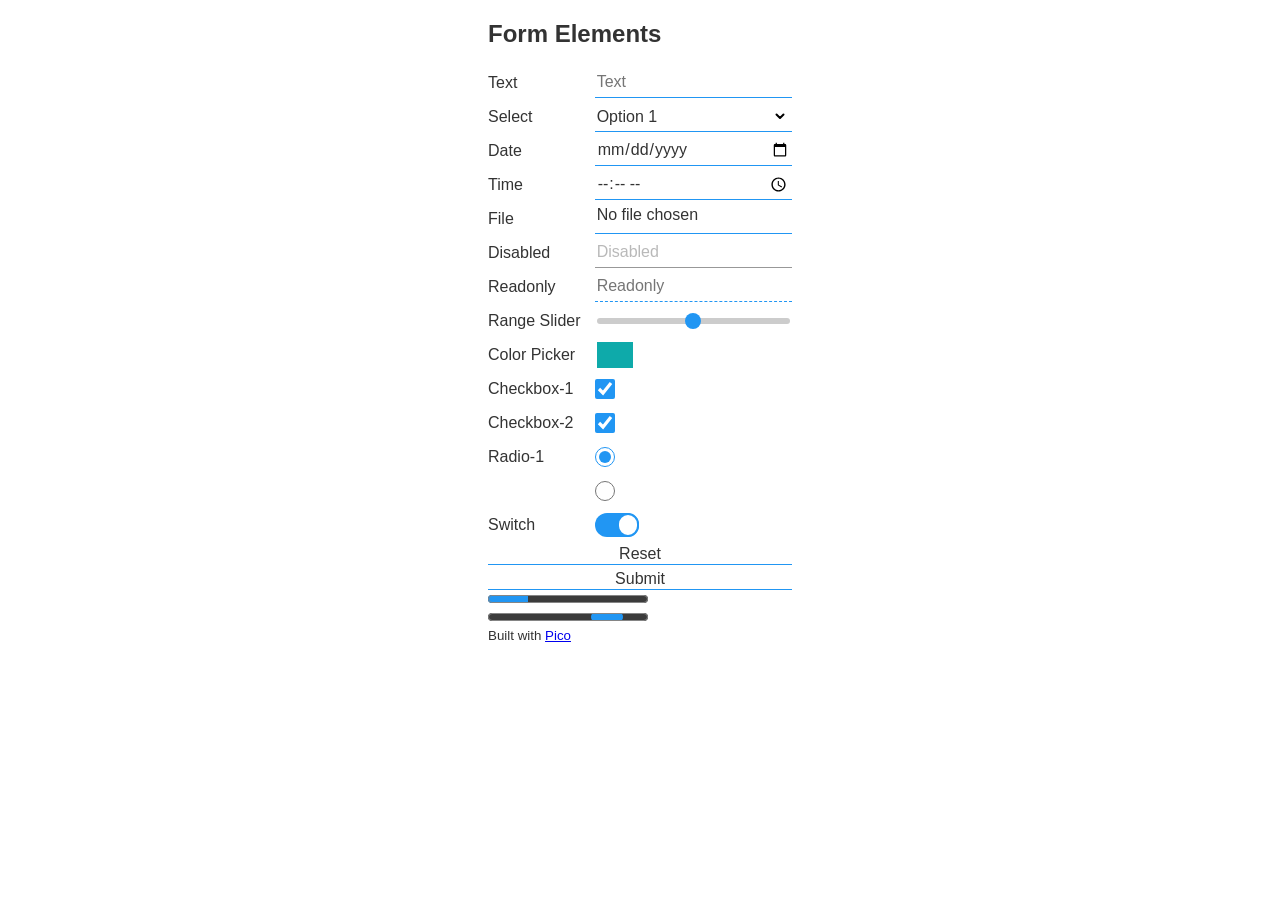
==== index.html @ a9caf3d1 "fix most issue." ====
<!DOCTYPE html>
<html lang="en">

<head>
  <meta charset="utf-8">
  <meta name="viewport" content="width=device-width, initial-scale=1">
  <title>Materia</title>
  <link rel="stylesheet" href="materia.css">
</head>

<body>
  <main>
    <h2>Form Elements</h2>
    <form>
      <label>Text<input type="text" id="text" placeholder="Text"></label>
      <label>Select <select id="select" required><option value="" selected>Option 1</option><option>Option 2</option></select></label>
      <label>Date<input type="date" id="date"></label>
      <label>Time<input type="time" id="time"></label>
      <label>File<input type="file" id="file"></label>
      <label>Disabled<input type="text" id="disabled" placeholder="Disabled" disabled></label>
      <label>Readonly<input type="text" id="readonly" placeholder="Readonly" readonly></label>
      <label>Range Slider<input type="range" min="0" max="100" value="50" id="range"></label>
      <label>Color Picker<input type="color" id="color" value="#0eaaaa"></label>
      <label>Checkbox-1<input type="checkbox" id="checkbox-1" checked> </label>
      <label>Checkbox-2<input type="checkbox" id="checkbox-2" checked> </label>
      <label>Radio-1<input type="radio" name="radio" value="radio-1" checked> </label>
      <label><input type="radio" name="radio" value="radio-2"> </label>
      <label>Switch<input type="checkbox" id="switch-1" role="switch" checked></label>
      <input type="reset" value="Reset" onclick="event.preventDefault()">
      <input type="submit" value="Submit" onclick="event.preventDefault()">
    </form>
    <progress id="progress-1" value="25" max="100"></progress>
    <progress id="progress-2"></progress>
  </main>

  <footer>
    <small>Built with <a href="https://picocss.com">Pico</a></small>
  </footer>
</body>

</html>
---- materia.css ----
:root {
    --mc: #2196F3;
    accent-color: var(--mc);
}

body {
    color: light-dark(#333, #c2c7d0);
    font-family: Arial, sans-serif;
}

body > header,
body > main,
body > footer {
    max-width: 320px;
    margin: 0 auto;
    padding: 0 8px;
    box-sizing: border-box;
}

input,
select,
textarea,
button {
    font-family: inherit;
}

input,
select,
textarea {
    font-size: 1rem;
    color: inherit;
}

form {
    display: grid;
    grid-template-columns: minmax(0, 1fr) minmax(0, 2fr);
    column-gap: 8px;
    row-gap: 4px;
    align-items: center;
}

form > label {
    grid-column: 1 / -1;
    display: grid;
    grid-template-columns: minmax(0, 1fr) minmax(0, 2fr);
    align-items: center;
    column-gap: 8px;
    min-height: 30px;
}

form > label > input,
form > label > select {
    grid-column: 2;
    min-width: 0;
    height: 30px;
    margin: 0;
    padding: 2px;
    box-sizing: border-box;
    vertical-align: middle;
}

form > label > input[type="checkbox"],
form > label > input[type="radio"] {
    justify-self: start;
    align-self: center;
    width: 20px;
    height: 20px;
    padding: 0;
}

form > label > input[type="color"] {
    justify-self: start;
}

form > p,
form > input[type="submit"],
form > input[type="reset"],
form > progress {
    grid-column: 1 / -1;
}

div {
    align-items: center;
    margin: 2px 0;
    z-index: 1;
}

input:not([type="checkbox"], [type="radio"]) {
    width: 100%;
    border: none;
    border-bottom: 1px solid var(--mc);
    background-color: transparent;
    outline: none;
}

textarea {
    background-color: transparent;
}

input[readonly]:not([type="checkbox"], [type="radio"]),
textarea[readonly] {
    color: inherit;
    border-bottom-style: dashed;
}

input:disabled {
    border-bottom-color: currentColor;
}

input:disabled,
select:disabled,
textarea:disabled {
    opacity: 0.5;
}

input[type="color"] {
    width: 40px;
    border: 0;
    background: none;
    appearance: none;
    -webkit-appearance: none;
}

input[type="color"]::-webkit-color-swatch-wrapper {
    padding: 0;
}

input[type="color"]::-webkit-color-swatch {
    border: 0;
    border-radius: 0;
}

input[type="color"]:focus-visible {
    outline: 2px solid var(--mc);
    outline-offset: 2px;
}

input[type="range"] {
    appearance: none;
    -webkit-appearance: none;
    width: 100%;
    border: 0;
    background: none;
}

input[type="range"]::-webkit-slider-runnable-track {
    height: 6px;
    border-radius: 3px;
    background: #ccc;
}

input[type="range"]::-webkit-slider-thumb {
    appearance: none;
    -webkit-appearance: none;
    width: 16px;
    height: 16px;
    margin-block-start: -5px;
    border-radius: 50%;
    background: var(--mc);
}

input[type="file"]::file-selector-button {
    display: none;
}

input[type="file"]::-webkit-file-upload-button {
    display: none;
}

select:not([multiple], [size]) {
    width: 100%;
    padding-inline-end: 22px;
    border: 0;
    border-bottom: 1px solid var(--mc);
    outline: none;
    background-color: transparent;
    background-image: url("data:image/svg+xml,%3Csvg xmlns='http://www.w3.org/2000/svg' viewBox='0 0 12 12' fill='none' stroke='%23000' stroke-width='2' stroke-linecap='round' stroke-linejoin='round'%3E%3Cpath d='M2.5 4.5 6 8l3.5-3.5'/%3E%3C/svg%3E");
    background-position: right 6px center;
    background-size: 12px 12px;
    background-repeat: no-repeat;
    appearance: none;
    -webkit-appearance: none;
}

button {
    border: 0;
    background: var(--mc);
    color: #fff;
    line-height: 2.4rem;
    font-size: 1.2rem;
    width: 100%;
    margin: 4px 0;
}

input[type="checkbox"][role="switch"] {
    appearance: none;
    -webkit-appearance: none;
    position: relative;
    display: inline-block;
    vertical-align: middle;
    flex: none;
    width: 44px;
    height: 24px;
    margin: 0;
    padding: 0;
    border: 0;
    border-radius: 50px;
    background: #ccc;
    cursor: pointer;
    align-self: center;
}

input[type="checkbox"][role="switch"]:checked {
    background: var(--mc);
}

input[type="checkbox"][role="switch"]::before {
    content: "";
    position: absolute;
    inset: 0 50% 0 0;
    box-sizing: border-box;
    background: #fff;
    border: 2px solid #ccc;
    border-radius: 50px;
}

input[type="checkbox"][role="switch"]:checked::before {
    transform: translateX(100%);
    border-color: var(--mc);
}

input[type="checkbox"][role="switch"]:focus-visible {
    outline: 2px solid var(--mc);
    outline-offset: 2px;
}

[role="group"]:has(> label > input[type="checkbox"]) {
    display: grid;
    grid-auto-flow: column;
    grid-auto-columns: 1fr;
    align-items: stretch;
    gap: 0;
    inline-size: 100%;
    height: 30px;
    margin: 0;
    border-radius: 50px;
    overflow: hidden;
    background: #ccc;
    vertical-align: middle;
}

[role="group"]:has(> label > input[type="checkbox"]) > label {
    position: relative;
    display: flex;
    align-items: center;
    justify-content: center;
    min-inline-size: 0;
    margin: 0;
    padding: 0 4px;
    font-size: 13px;
    line-height: 1;
    color: #555;
    white-space: nowrap;
    overflow: hidden;
    text-overflow: ellipsis;
    cursor: pointer;
}

[role="group"]:has(> label > input[type="checkbox"]) > label > input {
    display: none;
}

[role="group"]:has(> label > input[type="checkbox"]) > label:not(:last-child)::after {
    content: "";
    position: absolute;
    right: 0;
    top: 0;
    bottom: 0;
    width: 1px;
    background: rgba(255, 255, 255, 0.5);
    pointer-events: none;
}

[role="group"]:has(> label > input[type="checkbox"]) > label:has(> input:checked):not(:has(+ label > input:checked))::after {
    display: none;
}

[role="group"]:has(> label > input[type="checkbox"]) > label:has(+ label > input:checked):not(:has(> input:checked))::after {
    display: none;
}

[role="group"]:has(> label > input[type="checkbox"]) > label:has(> input:checked) {
    background: var(--mc);
    color: #fff;
}
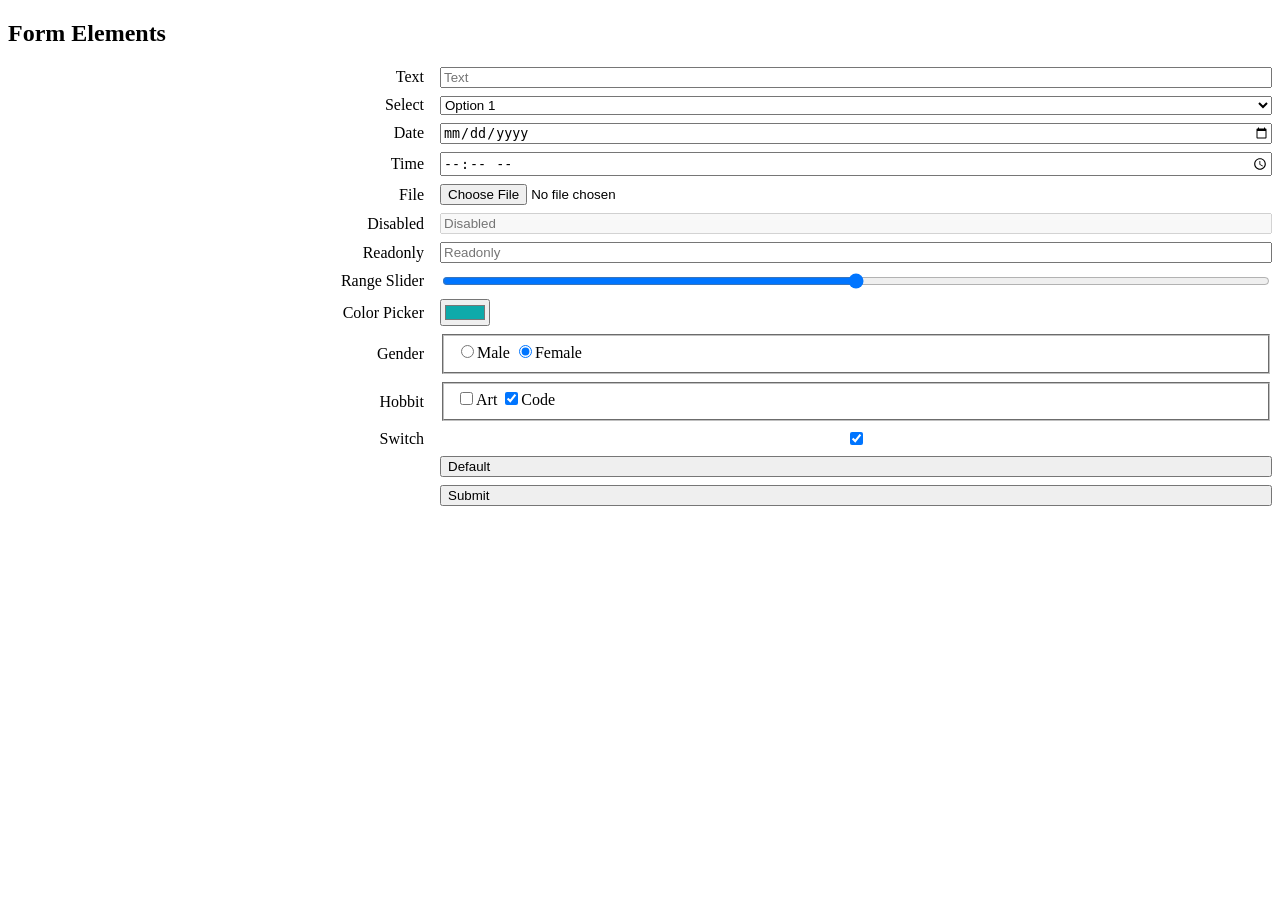
==== commit 1557e3ec: "init version" ====
--- a/index.html
+++ b/index.html
@@ -1,41 +1,80 @@
 <!DOCTYPE html>
 <html lang="en">
-
 <head>
   <meta charset="utf-8">
   <meta name="viewport" content="width=device-width, initial-scale=1">
   <title>Materia</title>
-  <link rel="stylesheet" href="materia.css">
+  <link rel="stylesheet" href="capsule.css">
+
+  <style>
+    form {
+      display: grid;
+      grid-template-columns: 1fr 2fr;
+      column-gap: 16px;
+      row-gap: 8px;
+      align-items: center;
+    }
+
+    form > row {
+      display: contents;
+    }
+
+    form > row > label,
+    form > row > input,
+    form > row > select {
+      min-width: 0;
+      box-sizing: border-box;
+    }
+
+    form > row > label {
+      display: grid;
+      grid-auto-flow: column;
+      justify-content: end;
+      align-items: center;
+    }
+
+    form > row > input {
+      text-align: left;
+    }
+
+    form > row > input[type="color"] {
+      justify-self: start;
+    }
+
+
+  </style>
 </head>
-
 <body>
   <main>
     <h2>Form Elements</h2>
-    <form>
-      <label>Text<input type="text" id="text" placeholder="Text"></label>
-      <label>Select <select id="select" required><option value="" selected>Option 1</option><option>Option 2</option></select></label>
-      <label>Date<input type="date" id="date"></label>
-      <label>Time<input type="time" id="time"></label>
-      <label>File<input type="file" id="file"></label>
-      <label>Disabled<input type="text" id="disabled" placeholder="Disabled" disabled></label>
-      <label>Readonly<input type="text" id="readonly" placeholder="Readonly" readonly></label>
-      <label>Range Slider<input type="range" min="0" max="100" value="50" id="range"></label>
-      <label>Color Picker<input type="color" id="color" value="#0eaaaa"></label>
-      <label>Checkbox-1<input type="checkbox" id="checkbox-1" checked> </label>
-      <label>Checkbox-2<input type="checkbox" id="checkbox-2" checked> </label>
-      <label>Radio-1<input type="radio" name="radio" value="radio-1" checked> </label>
-      <label><input type="radio" name="radio" value="radio-2"> </label>
-      <label>Switch<input type="checkbox" id="switch-1" role="switch" checked></label>
-      <input type="reset" value="Reset" onclick="event.preventDefault()">
-      <input type="submit" value="Submit" onclick="event.preventDefault()">
+    <form class="pure-form pure-form-aligned">
+      <row><label>Text</label><input type="text" id="text" placeholder="Text"></row>
+      <row><label>Select</label><select id="select" required><option value="" selected>Option 1</option><option>Option 2</option></select></row>
+      <row><label>Date</label><input type="date" id="date"></row>
+      <row><label>Time</label><input type="time" id="time"></row>
+      <row><label>File</label><input type="file" id="file"></row>
+      <row><label>Disabled</label><input type="text" id="disabled" placeholder="Disabled" disabled></row>
+      <row><label>Readonly</label><input type="text" id="readonly" placeholder="Readonly" readonly></row>
+      <row><label>Range Slider</label><input type="range" min="0" max="100" value="50" id="range"></row>
+      <row><label>Color Picker</label><input type="color" id="color" value="#0eaaaa"></row>
+      <row>
+        <label>Gender</label>
+        <fieldset> 
+          <label><input type="radio" name="size" value="s">Male</label>
+          <label><input type="radio" name="size" value="m" checked>Female</label>
+        </fieldset>
+      </row>
+      <row>
+        <label>Hobbit</label>
+        <fieldset> 
+          <label><input type="checkbox" name="size" value="a">Art</label>
+          <label><input type="checkbox" name="size" value="c" checked>Code</label>
+        </fieldset>
+      </row>
+      <row><label>Switch</label><input type="checkbox" id="switch-1" role="switch" checked></row>
+      <row><label></label><input type="reset" value="Default"></row>
+      <row><label></label><input type="submit" value="Submit"></row>
     </form>
-    <progress id="progress-1" value="25" max="100"></progress>
-    <progress id="progress-2"></progress>
   </main>
-
-  <footer>
-    <small>Built with <a href="https://picocss.com">Pico</a></small>
-  </footer>
 </body>
-
 </html>
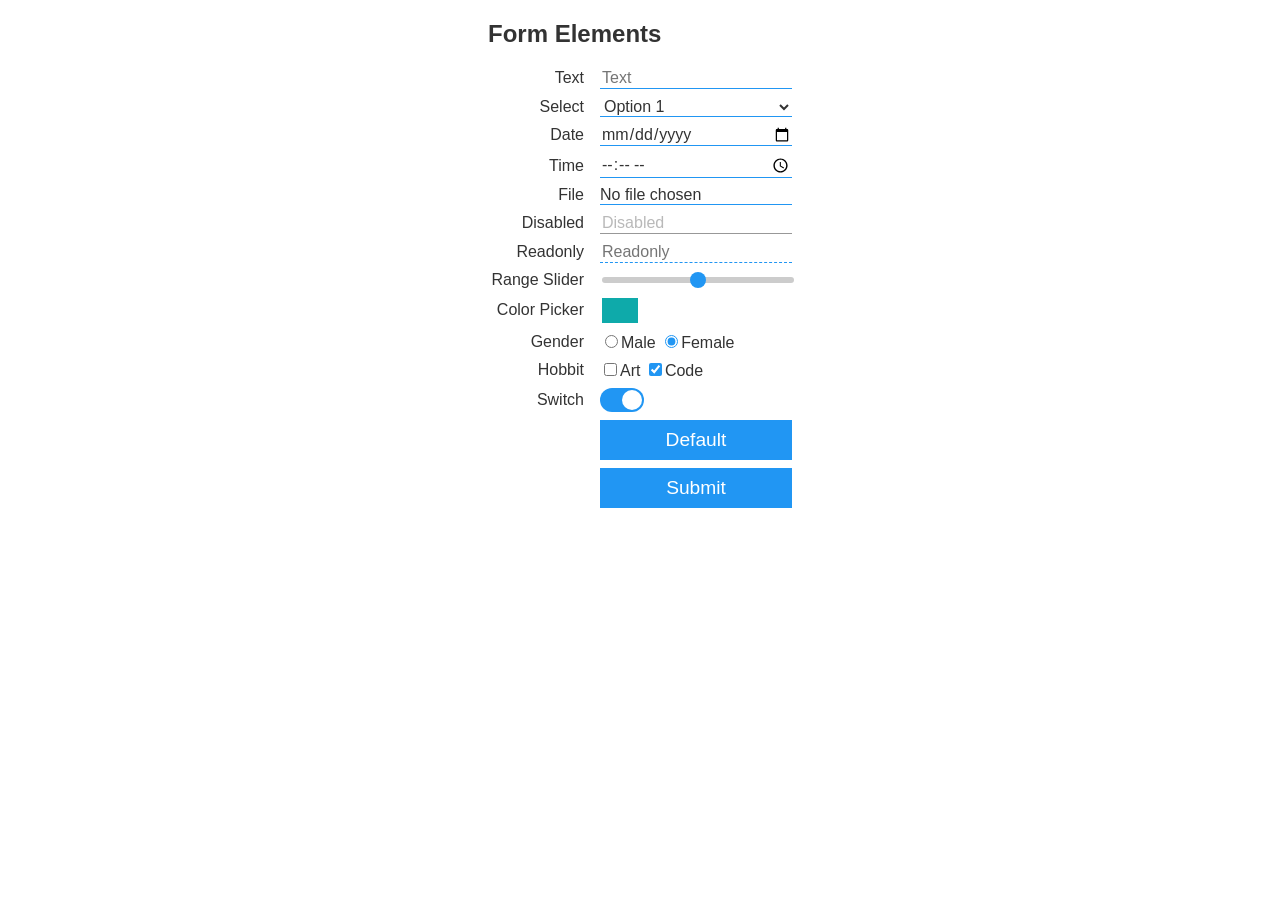
==== commit 71264e50: "minimized + button text centered" ====
--- a/index.html
+++ b/index.html
@@ -4,7 +4,7 @@
   <meta charset="utf-8">
   <meta name="viewport" content="width=device-width, initial-scale=1">
   <title>Materia</title>
-  <link rel="stylesheet" href="capsule.css">
+  <link rel="stylesheet" href="materia.css">
 
   <style>
     form {
--- a/materia.css
+++ b/materia.css
@@ -0,0 +1,120 @@
+:root {
+    --mc: #2196F3;
+    accent-color: var(--mc);
+}
+
+body {
+    color: light-dark(#333, #c2c7d0);
+    font-family: Arial, sans-serif;
+}
+
+body > :is(header, main, footer) {
+    max-width: 320px;
+    margin: 0 auto;
+    padding: 0 8px;
+    box-sizing: border-box;
+}
+
+input, select, textarea { font-family: inherit; font-size: 1rem; color: inherit; }
+button { font-family: inherit; }
+
+fieldset {
+    border: 0;
+    padding: 0;
+    margin: 0;
+    min-inline-size: 0;
+}
+
+input:not([type=checkbox], [type=radio]),
+select:not([multiple], [size]) {
+    width: 100%;
+    border: 0;
+    border-bottom: 1px solid var(--mc);
+    background-color: transparent;
+    outline: none;
+}
+
+textarea { background-color: transparent; }
+
+:is(input:not([type=checkbox], [type=radio]), textarea)[readonly] {
+    color: inherit;
+    border-bottom-style: dashed;
+}
+
+input:disabled { border-bottom-color: currentColor; }
+:is(input, select, textarea):disabled { opacity: .5; }
+
+input[type=color] {
+    width: 40px;
+    border: 0;
+    background: none;
+    appearance: none;
+
+    &::-webkit-color-swatch-wrapper { padding: 0; }
+    &::-webkit-color-swatch { border: 0; }
+    &:focus-visible { outline: 2px solid var(--mc); outline-offset: 2px; }
+}
+
+input[type=range] {
+    appearance: none;
+    width: 100%;
+    border: 0;
+    background: none;
+
+    &::-webkit-slider-runnable-track {
+        height: 6px;
+        border-radius: 3px;
+        background: #ccc;
+    }
+    &::-webkit-slider-thumb {
+        appearance: none;
+        width: 16px;
+        height: 16px;
+        margin-top: -5px;
+        border-radius: 50%;
+        background: var(--mc);
+    }
+}
+
+input[type=file]::file-selector-button,
+input[type=file]::-webkit-file-upload-button {
+    display: none;
+}
+
+button,
+input[type=submit],
+input[type=reset] {
+    box-sizing: border-box;
+    width: 100%;
+    border: 0;
+    background: var(--mc);
+    color: #fff;
+    line-height: 2.4rem;
+    font-size: 1.2rem;
+    text-align: center;
+    cursor: pointer;
+}
+
+[role=switch] {
+    all: unset;
+    position: relative;
+    display: inline-block;
+    width: 44px;
+    height: 24px;
+    border-radius: 50px;
+    background: #ccc;
+    cursor: pointer;
+
+    &::before {
+        content: "";
+        position: absolute;
+        inset: 2px auto 2px 2px;
+        width: 20px;
+        background: #fff;
+        border-radius: 50%;
+    }
+    &:checked {
+        background: var(--mc);
+        &::before { transform: translateX(20px); }
+    }
+}
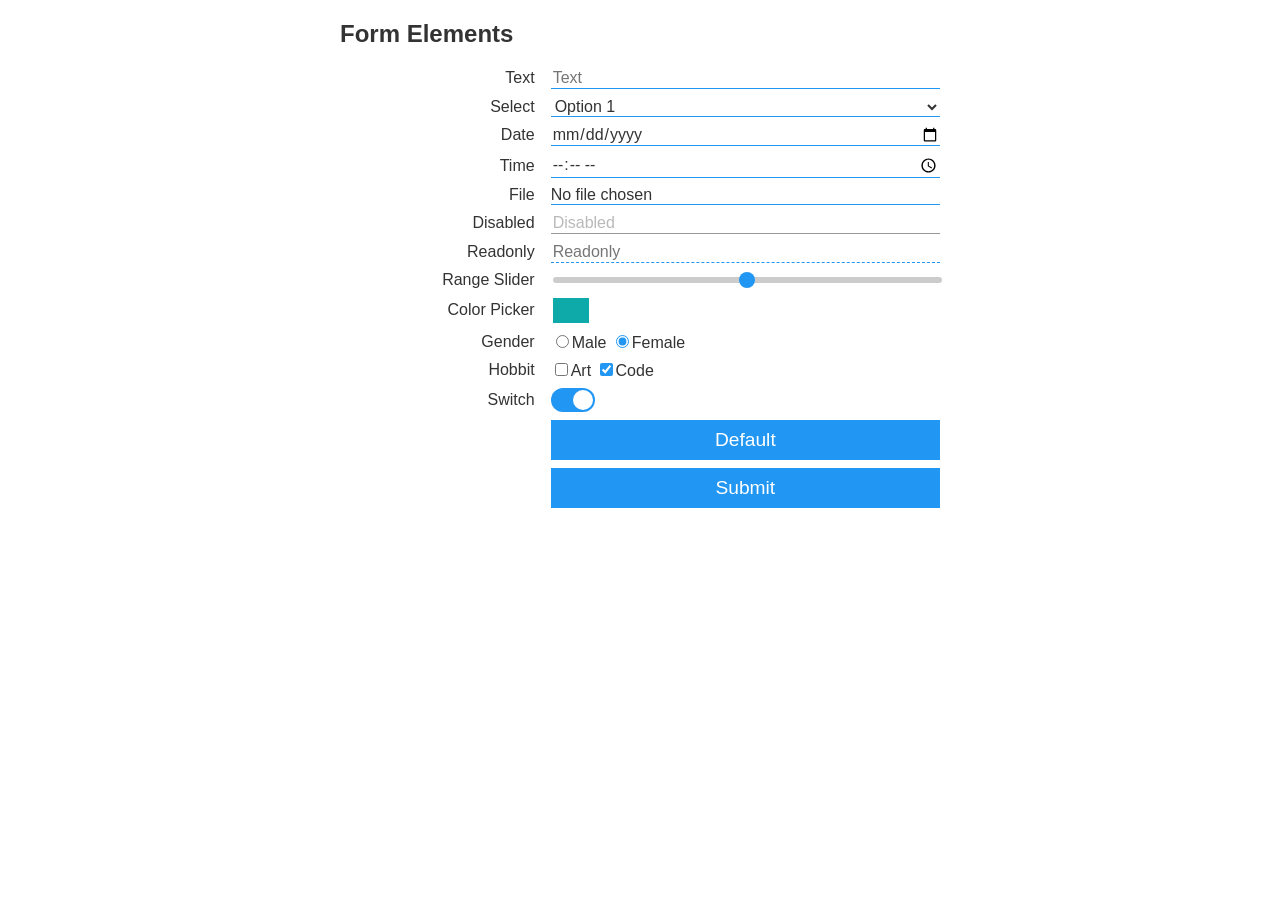
==== commit dfddc0f2: "responsible support" ====
--- a/index.html
+++ b/index.html
@@ -3,10 +3,21 @@
 <head>
   <meta charset="utf-8">
   <meta name="viewport" content="width=device-width, initial-scale=1">
-  <title>Materia</title>
-  <link rel="stylesheet" href="materia.css">
+  <title>Classless Materia</title>
+  <link rel="stylesheet" href="classless.materia.css">
 
   <style>
+    :where(body > :is(header, main, footer)) {
+        box-sizing: border-box;
+        width: 100%;
+        margin: 0 auto;
+        padding: 0 16px;
+
+        @media (min-width: 576px)  { width: min(100% - 32px, 540px); }
+        @media (min-width: 768px)  { width: min(100% - 48px, 720px); }
+        @media (min-width: 1024px) { width: min(50%, 2048px); }
+    }
+
     form {
       display: grid;
       grid-template-columns: 1fr 2fr;
@@ -15,41 +26,35 @@
       align-items: center;
     }
 
-    form > row {
+    form>row {
       display: contents;
     }
 
-    form > row > label,
-    form > row > input,
-    form > row > select {
+    form>row>label,
+    form>row>input,
+    form>row>select {
       min-width: 0;
       box-sizing: border-box;
     }
 
-    form > row > label {
+    form>row>label {
       display: grid;
       grid-auto-flow: column;
       justify-content: end;
       align-items: center;
     }
-
-    form > row > input {
-      text-align: left;
-    }
-
-    form > row > input[type="color"] {
-      justify-self: start;
-    }
-
-
   </style>
 </head>
+
 <body>
   <main>
     <h2>Form Elements</h2>
     <form class="pure-form pure-form-aligned">
       <row><label>Text</label><input type="text" id="text" placeholder="Text"></row>
-      <row><label>Select</label><select id="select" required><option value="" selected>Option 1</option><option>Option 2</option></select></row>
+      <row><label>Select</label><select id="select" required>
+          <option value="" selected>Option 1</option>
+          <option>Option 2</option>
+        </select></row>
       <row><label>Date</label><input type="date" id="date"></row>
       <row><label>Time</label><input type="time" id="time"></row>
       <row><label>File</label><input type="file" id="file"></row>
@@ -59,14 +64,14 @@
       <row><label>Color Picker</label><input type="color" id="color" value="#0eaaaa"></row>
       <row>
         <label>Gender</label>
-        <fieldset> 
+        <fieldset>
           <label><input type="radio" name="size" value="s">Male</label>
           <label><input type="radio" name="size" value="m" checked>Female</label>
         </fieldset>
       </row>
       <row>
         <label>Hobbit</label>
-        <fieldset> 
+        <fieldset>
           <label><input type="checkbox" name="size" value="a">Art</label>
           <label><input type="checkbox" name="size" value="c" checked>Code</label>
         </fieldset>
@@ -77,4 +82,5 @@
     </form>
   </main>
 </body>
+
 </html>
--- a/classless.materia.css
+++ b/classless.materia.css
@@ -0,0 +1,115 @@
+:root {
+    --mc: #2196F3;
+    accent-color: var(--mc);
+    color-scheme: light dark;
+}
+
+body {
+    color: light-dark(#333, #c2c7d0);
+    background: light-dark(#fff, #121212);
+    font-family: Arial, sans-serif;
+}
+
+input, select, textarea { font-family: inherit; font-size: 1rem; color: inherit; }
+button { font-family: inherit; }
+
+fieldset {
+    border: 0;
+    padding: 0;
+    margin: 0;
+    min-inline-size: 0;
+}
+
+input:not([type=checkbox], [type=radio]),
+select:not([multiple], [size]) {
+    width: 100%;
+    border: 0;
+    border-bottom: 1px solid var(--mc);
+    background-color: transparent;
+    outline: none;
+}
+
+textarea { background-color: transparent; }
+
+:is(input:not([type=checkbox], [type=radio]), textarea)[readonly] {
+    color: inherit;
+    border-bottom-style: dashed;
+}
+
+input:disabled { border-bottom-color: currentColor; }
+:is(input, select, textarea):disabled { opacity: .5; }
+
+input[type=color] {
+    width: 40px;
+    border: 0;
+    background: none;
+    appearance: none;
+
+    &::-webkit-color-swatch-wrapper { padding: 0; }
+    &::-webkit-color-swatch { border: 0; }
+    &:focus-visible { outline: 2px solid var(--mc); outline-offset: 2px; }
+}
+
+input[type=range] {
+    appearance: none;
+    width: 100%;
+    border: 0;
+    background: none;
+
+    &::-webkit-slider-runnable-track {
+        height: 6px;
+        border-radius: 3px;
+        background: #ccc;
+    }
+    &::-webkit-slider-thumb {
+        appearance: none;
+        width: 16px;
+        height: 16px;
+        margin-top: -5px;
+        border-radius: 50%;
+        background: var(--mc);
+    }
+}
+
+input[type=file]::file-selector-button,
+input[type=file]::-webkit-file-upload-button {
+    display: none;
+}
+
+button,
+input[type=submit],
+input[type=reset] {
+    box-sizing: border-box;
+    width: 100%;
+    border: 0;
+    background: var(--mc);
+    color: #fff;
+    line-height: 2.4rem;
+    font-size: 1.2rem;
+    text-align: center;
+    cursor: pointer;
+}
+
+[role=switch] {
+    all: unset;
+    position: relative;
+    display: inline-block;
+    width: 44px;
+    height: 24px;
+    border-radius: 50px;
+    background: #ccc;
+    cursor: pointer;
+
+    &::before {
+        content: "";
+        position: absolute;
+        inset: 2px auto 2px 2px;
+        width: 20px;
+        background: #fff;
+        border-radius: 50%;
+    }
+    &:checked {
+        background: var(--mc);
+        &::before { transform: translateX(20px); }
+    }
+}
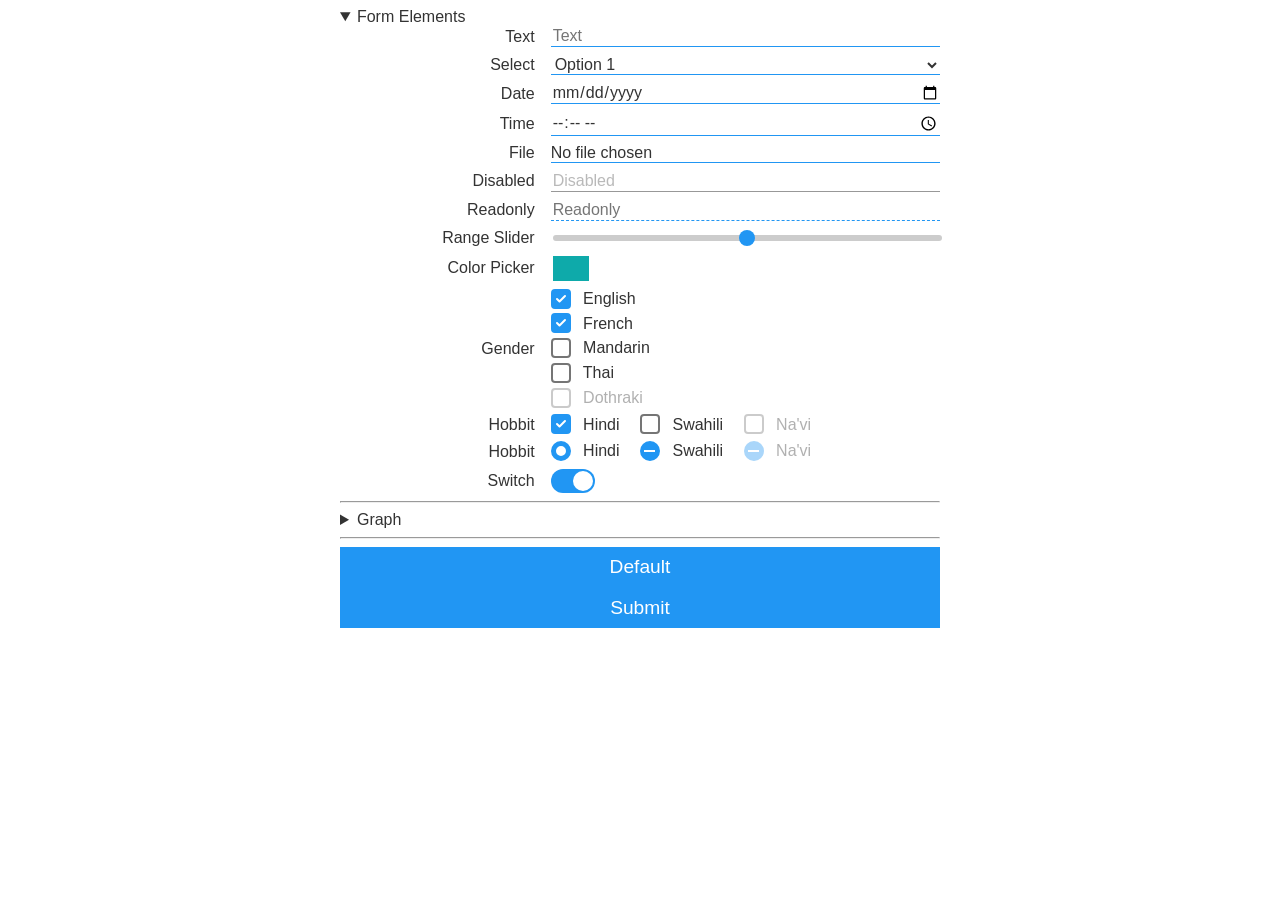
==== commit be553ac2: "add horizontal stacking checkboxes & radios" ====
--- a/index.html
+++ b/index.html
@@ -1,21 +1,30 @@
 <!DOCTYPE html>
 <html lang="en">
+
 <head>
   <meta charset="utf-8">
   <meta name="viewport" content="width=device-width, initial-scale=1">
-  <title>Classless Materia</title>
+  <title>Classless Capsule</title>
   <link rel="stylesheet" href="classless.materia.css">
 
   <style>
     :where(body > :is(header, main, footer)) {
-        box-sizing: border-box;
-        width: 100%;
-        margin: 0 auto;
-        padding: 0 16px;
+      box-sizing: border-box;
+      width: 100%;
+      margin: 0 auto;
+      padding: 0 16px;
 
-        @media (min-width: 576px)  { width: min(100% - 32px, 540px); }
-        @media (min-width: 768px)  { width: min(100% - 48px, 720px); }
-        @media (min-width: 1024px) { width: min(50%, 2048px); }
+      @media (min-width: 576px) {
+        width: min(100% - 32px, 540px);
+      }
+
+      @media (min-width: 768px) {
+        width: min(100% - 48px, 720px);
+      }
+
+      @media (min-width: 1024px) {
+        width: min(50%, 2048px);
+      }
     }
 
     form {
@@ -48,38 +57,84 @@
 
 <body>
   <main>
-    <h2>Form Elements</h2>
-    <form class="pure-form pure-form-aligned">
-      <row><label>Text</label><input type="text" id="text" placeholder="Text"></row>
-      <row><label>Select</label><select id="select" required>
-          <option value="" selected>Option 1</option>
-          <option>Option 2</option>
-        </select></row>
-      <row><label>Date</label><input type="date" id="date"></row>
-      <row><label>Time</label><input type="time" id="time"></row>
-      <row><label>File</label><input type="file" id="file"></row>
-      <row><label>Disabled</label><input type="text" id="disabled" placeholder="Disabled" disabled></row>
-      <row><label>Readonly</label><input type="text" id="readonly" placeholder="Readonly" readonly></row>
-      <row><label>Range Slider</label><input type="range" min="0" max="100" value="50" id="range"></row>
-      <row><label>Color Picker</label><input type="color" id="color" value="#0eaaaa"></row>
-      <row>
-        <label>Gender</label>
-        <fieldset>
-          <label><input type="radio" name="size" value="s">Male</label>
-          <label><input type="radio" name="size" value="m" checked>Female</label>
-        </fieldset>
-      </row>
-      <row>
-        <label>Hobbit</label>
-        <fieldset>
-          <label><input type="checkbox" name="size" value="a">Art</label>
-          <label><input type="checkbox" name="size" value="c" checked>Code</label>
-        </fieldset>
-      </row>
-      <row><label>Switch</label><input type="checkbox" id="switch-1" role="switch" checked></row>
+    <details name="example" open>
+      <summary>Form Elements</summary>
+      <form class="pure-form pure-form-aligned">
+        <row><label>Text</label><input type="text" id="text" placeholder="Text"></row>
+        <row><label>Select</label><select id="select" required>
+            <option value="" selected>Option 1</option>
+            <option>Option 2</option>
+          </select></row>
+        <row><label>Date</label><input type="date" id="date"></row>
+        <row><label>Time</label><input type="time" id="time"></row>
+        <row><label>File</label><input type="file" id="file"></row>
+        <row><label>Disabled</label><input type="text" id="disabled" placeholder="Disabled" disabled></row>
+        <row><label>Readonly</label><input type="text" id="readonly" placeholder="Readonly" readonly></row>
+        <row><label>Range Slider</label><input type="range" min="0" max="100" value="50" id="range"></row>
+        <row><label>Color Picker</label><input type="color" id="color" value="#0eaaaa"></row>
+        <row>
+          <label>Gender</label>
+          <fieldset>
+            <label>
+              <input type="checkbox" name="english" checked />
+              English
+            </label>
+            <label>
+              <input type="checkbox" name="french" checked />
+              French
+            </label>
+            <label>
+              <input type="checkbox" name="mandarin" />
+              Mandarin
+            </label>
+            <label>
+              <input type="checkbox" name="thai" />
+              Thai
+            </label>
+            <label aria-disabled="true">
+              <input type="checkbox" name="dothraki" disabled />
+              Dothraki
+            </label>
+          </fieldset>
+        </row>
+        <row>
+          <label>Hobbit</label>
+          <fieldset>
+            <input type="checkbox" id="hindi" name="hindi" checked />
+            <label htmlFor="hindi">Hindi</label>
+            <input type="checkbox" id="swahili" name="swahili" />
+            <label htmlFor="swahili">Swahili</label>
+            <input type="checkbox" id="navi" name="navi" disabled />
+            <label htmlFor="navi" aria-disabled="true">Na'vi</label>
+          </fieldset>
+        </row>
+        <row>
+          <label>Hobbit</label>
+          <fieldset>
+            <input type="radio" id="hindi" name="hindi" checked />
+            <label htmlFor="hindi">Hindi</label>
+            <input type="radio" id="swahili" name="swahili" />
+            <label htmlFor="swahili">Swahili</label>
+            <input type="radio" id="navi" name="navi" disabled />
+            <label htmlFor="navi" aria-disabled="true">Na'vi</label>
+          </fieldset>
+        </row>
+        <row><label>Switch</label><input type="checkbox" id="switch-1" role="switch" checked></row>
+      </form>
+    </details>
+
+    <hr />
+
+    <details name="example" open>
+      <summary>Graph</summary>
+      <form class="pure-form pure-form-aligned">
+        <row><label></label><p>Flamingos are known for their bright pink feathers and distinctive long necks. These birds are social creatures that live in large groups, and a group of flamingos is called a flamboyance. They can often be seen standing on one leg, which helps them conserve body heat.</p></row>
+      </form>
+    </details>
+
+    <hr />
       <row><label></label><input type="reset" value="Default"></row>
       <row><label></label><input type="submit" value="Submit"></row>
-    </form>
   </main>
 </body>
 
--- a/classless.materia.css
+++ b/classless.materia.css
@@ -1,6 +1,6 @@
 :root {
     --mc: #2196F3;
-    accent-color: var(--mc);
+    --mc-outline: light-dark(#0000008a, #ffffffb3);
     color-scheme: light dark;
 }
 
@@ -19,6 +19,68 @@
     margin: 0;
     min-inline-size: 0;
 }
+
+/* Checkboxes & radios */
+fieldset:has(> label > :is([type=checkbox], [type=radio])) {
+    display: flex;
+    flex-direction: column;
+    align-items: flex-start;
+    gap: .375rem;
+}
+
+label:has(> :is([type=checkbox], [type=radio])),
+:is([type=checkbox], [type=radio]) ~ label {
+    cursor: pointer;
+}
+
+:is([type=checkbox], [type=radio]) ~ label {
+    display: inline-block;
+    margin-inline-end: 1em;
+}
+
+input:is([type=checkbox], [type=radio]):not([role=switch]) {
+    appearance: none;
+    box-sizing: border-box;
+    width: 1.25em;
+    height: 1.25em;
+    margin: -.125em .5em 0 0;
+    padding: 0;
+    border: 2px solid var(--mc-outline);
+    border-radius: .25em;
+    background: transparent no-repeat center;
+    vertical-align: middle;
+    cursor: pointer;
+    transition: background-color .2s, border-color .2s;
+
+    &:checked {
+        border-color: var(--mc);
+        background-color: var(--mc);
+        background-image: url("data:image/svg+xml,%3Csvg xmlns='http://www.w3.org/2000/svg' viewBox='0 0 24 24' fill='none' stroke='%23fff' stroke-width='4' stroke-linecap='round' stroke-linejoin='round'%3E%3Cpolyline points='20 6 9 17 4 12'/%3E%3C/svg%3E");
+        background-size: .75em;
+    }
+
+    &:indeterminate {
+        border-color: var(--mc);
+        background-color: var(--mc);
+        background-image: linear-gradient(#fff, #fff);
+        background-size: .7em 2px;
+    }
+
+    &[type=radio] { border-radius: 50%; }
+
+    &[type=radio]:checked {
+        border-width: .35em;
+        background-color: #fff;
+        background-image: none;
+    }
+
+    &:focus-visible { outline: 2px solid var(--mc); outline-offset: 2px; }
+
+    &:disabled { opacity: .38; cursor: not-allowed; }
+}
+
+label[aria-disabled=true] { opacity: .38; cursor: not-allowed; }
+label[aria-disabled=true] input:is([type=checkbox], [type=radio]):disabled { opacity: 1; }
 
 input:not([type=checkbox], [type=radio]),
 select:not([multiple], [size]) {
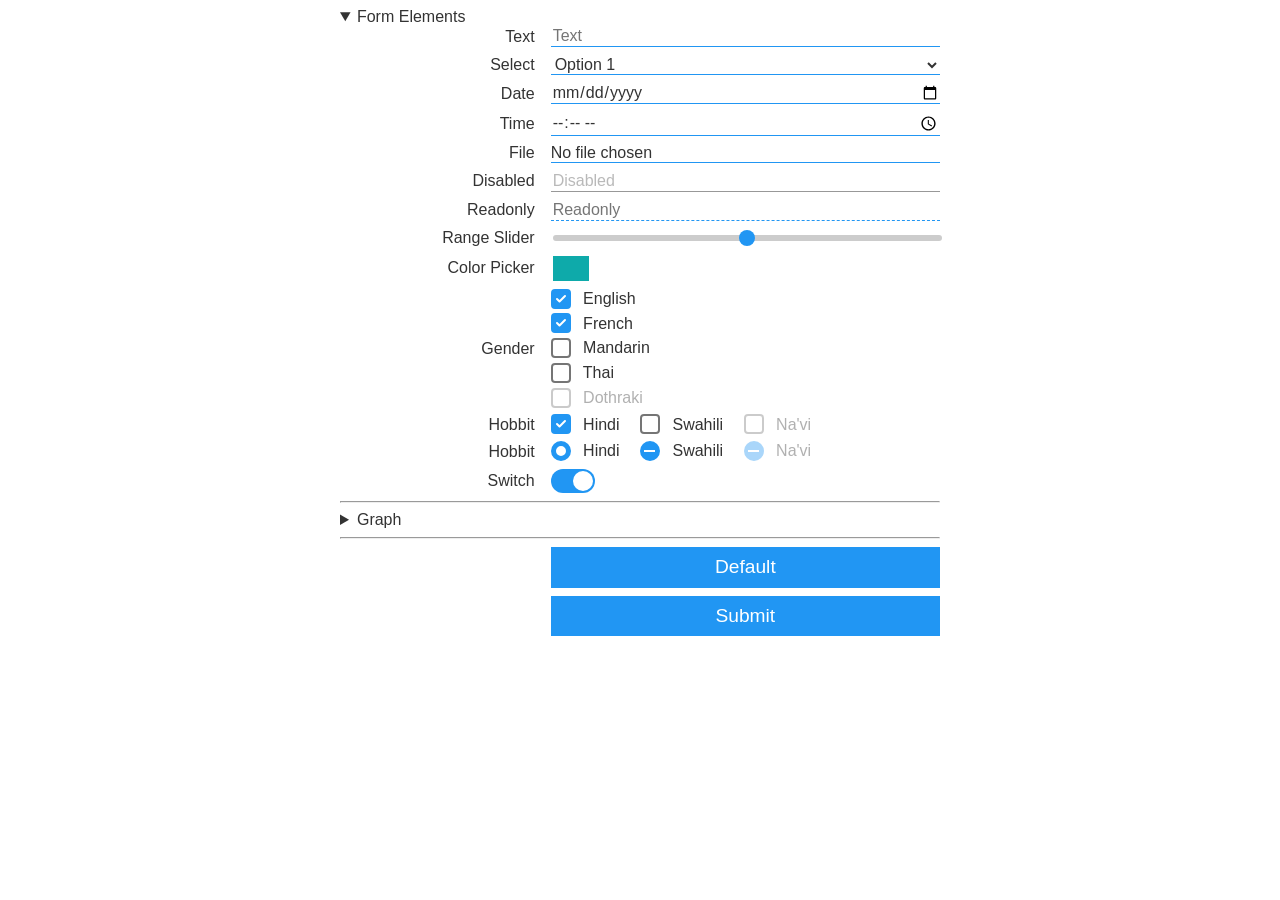
==== commit a261694e: "row re-support" ====
--- a/index.html
+++ b/index.html
@@ -27,26 +27,22 @@
       }
     }
 
-    form {
+    row {
       display: grid;
       grid-template-columns: 1fr 2fr;
       column-gap: 16px;
-      row-gap: 8px;
+      margin-bottom: 8px;
       align-items: center;
     }
 
-    form>row {
-      display: contents;
-    }
-
-    form>row>label,
-    form>row>input,
-    form>row>select {
+    row>label,
+    row>input,
+    row>select {
       min-width: 0;
       box-sizing: border-box;
     }
 
-    form>row>label {
+    row>label {
       display: grid;
       grid-auto-flow: column;
       justify-content: end;
@@ -57,9 +53,9 @@
 
 <body>
   <main>
-    <details name="example" open>
-      <summary>Form Elements</summary>
-      <form class="pure-form pure-form-aligned">
+    <form>
+      <details name="example" open>
+        <summary>Form Elements</summary>
         <row><label>Text</label><input type="text" id="text" placeholder="Text"></row>
         <row><label>Select</label><select id="select" required>
             <option value="" selected>Option 1</option>
@@ -120,21 +116,23 @@
           </fieldset>
         </row>
         <row><label>Switch</label><input type="checkbox" id="switch-1" role="switch" checked></row>
-      </form>
-    </details>
+      </details>
 
-    <hr />
+      <hr />
 
-    <details name="example" open>
-      <summary>Graph</summary>
-      <form class="pure-form pure-form-aligned">
-        <row><label></label><p>Flamingos are known for their bright pink feathers and distinctive long necks. These birds are social creatures that live in large groups, and a group of flamingos is called a flamboyance. They can often be seen standing on one leg, which helps them conserve body heat.</p></row>
-      </form>
-    </details>
+      <details name="example" open>
+        <summary>Graph</summary>
+        <row><label></label>
+          <p>Flamingos are known for their bright pink feathers and distinctive long necks. These birds are social
+            creatures that live in large groups, and a group of flamingos is called a flamboyance. They can often be
+            seen standing on one leg, which helps them conserve body heat.</p>
+        </row>
+      </details>
 
-    <hr />
+      <hr />
       <row><label></label><input type="reset" value="Default"></row>
       <row><label></label><input type="submit" value="Submit"></row>
+    </form>
   </main>
 </body>
 
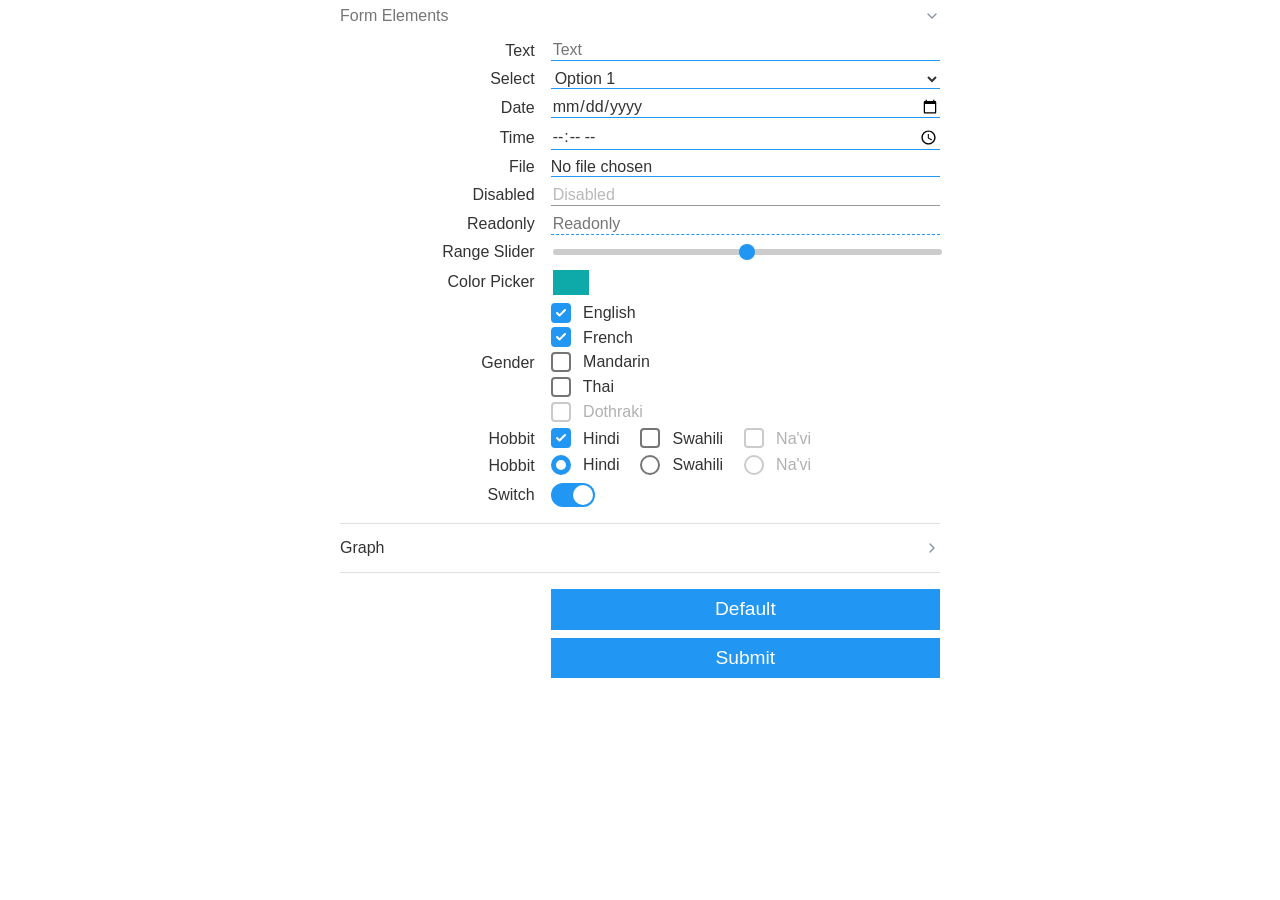
==== commit fc68ebe1: "clean code" ====
--- a/index.html
+++ b/index.html
@@ -96,28 +96,27 @@
         <row>
           <label>Hobbit</label>
           <fieldset>
-            <input type="checkbox" id="hindi" name="hindi" checked />
-            <label htmlFor="hindi">Hindi</label>
-            <input type="checkbox" id="swahili" name="swahili" />
-            <label htmlFor="swahili">Swahili</label>
-            <input type="checkbox" id="navi" name="navi" disabled />
-            <label htmlFor="navi" aria-disabled="true">Na'vi</label>
+            <input type="checkbox" name="hindi" checked />
+            <label >Hindi</label>
+            <input type="checkbox" name="swahili" />
+            <label >Swahili</label>
+            <input type="checkbox" name="navi" disabled />
+            <label aria-disabled="true">Na'vi</label>
           </fieldset>
         </row>
         <row>
           <label>Hobbit</label>
           <fieldset>
-            <input type="radio" id="hindi" name="hindi" checked />
-            <label htmlFor="hindi">Hindi</label>
-            <input type="radio" id="swahili" name="swahili" />
-            <label htmlFor="swahili">Swahili</label>
-            <input type="radio" id="navi" name="navi" disabled />
-            <label htmlFor="navi" aria-disabled="true">Na'vi</label>
+            <input type="radio" name="language" checked />
+            <label>Hindi</label>
+            <input type="radio" name="language" />
+            <label>Swahili</label>
+            <input type="radio" name="language" disabled />
+            <label aria-disabled="true">Na'vi</label>
           </fieldset>
         </row>
         <row><label>Switch</label><input type="checkbox" id="switch-1" role="switch" checked></row>
       </details>
-
       <hr />
 
       <details name="example" open>
@@ -128,8 +127,8 @@
             seen standing on one leg, which helps them conserve body heat.</p>
         </row>
       </details>
+      <hr />
 
-      <hr />
       <row><label></label><input type="reset" value="Default"></row>
       <row><label></label><input type="submit" value="Submit"></row>
     </form>
--- a/classless.materia.css
+++ b/classless.materia.css
@@ -50,7 +50,6 @@
     background: transparent no-repeat center;
     vertical-align: middle;
     cursor: pointer;
-    transition: background-color .2s, border-color .2s;
 
     &:checked {
         border-color: var(--mc);
@@ -59,7 +58,7 @@
         background-size: .75em;
     }
 
-    &:indeterminate {
+    &[type=checkbox]:indeterminate {
         border-color: var(--mc);
         background-color: var(--mc);
         background-image: linear-gradient(#fff, #fff);
@@ -174,4 +173,43 @@
         background: var(--mc);
         &::before { transform: translateX(20px); }
     }
+}
+
+/* Accordion */
+summary {
+    line-height: 1rem;
+    list-style: none;
+    cursor: pointer;
+}
+
+summary::-webkit-details-marker { display: none; }
+
+summary::after {
+    content: "";
+    float: right;
+    width: 1rem;
+    height: 1rem;
+    margin-inline-start: .5rem;
+    transform: rotate(-90deg);
+    background: url("data:image/svg+xml,%3Csvg xmlns='http://www.w3.org/2000/svg' viewBox='0 0 24 24' fill='none' stroke='%238891a4' stroke-width='2' stroke-linecap='round' stroke-linejoin='round'%3E%3Cpolyline points='6 9 12 15 18 9'/%3E%3C/svg%3E") right center / 1rem no-repeat;
+}
+
+details[open] > summary {
+    margin-bottom: 1rem;
+    color: var(--mc-outline);
+}
+
+details[open] > summary::after { transform: rotate(0); }
+
+summary:focus-visible {
+    outline: 2px solid var(--mc);
+    outline-offset: 2px;
+}
+
+/* Divider */
+hr {
+    height: 0;
+    margin: 1rem 0;
+    border: 0;
+    border-top: 1px solid light-dark(#0000001f, #ffffff1f);
 }
